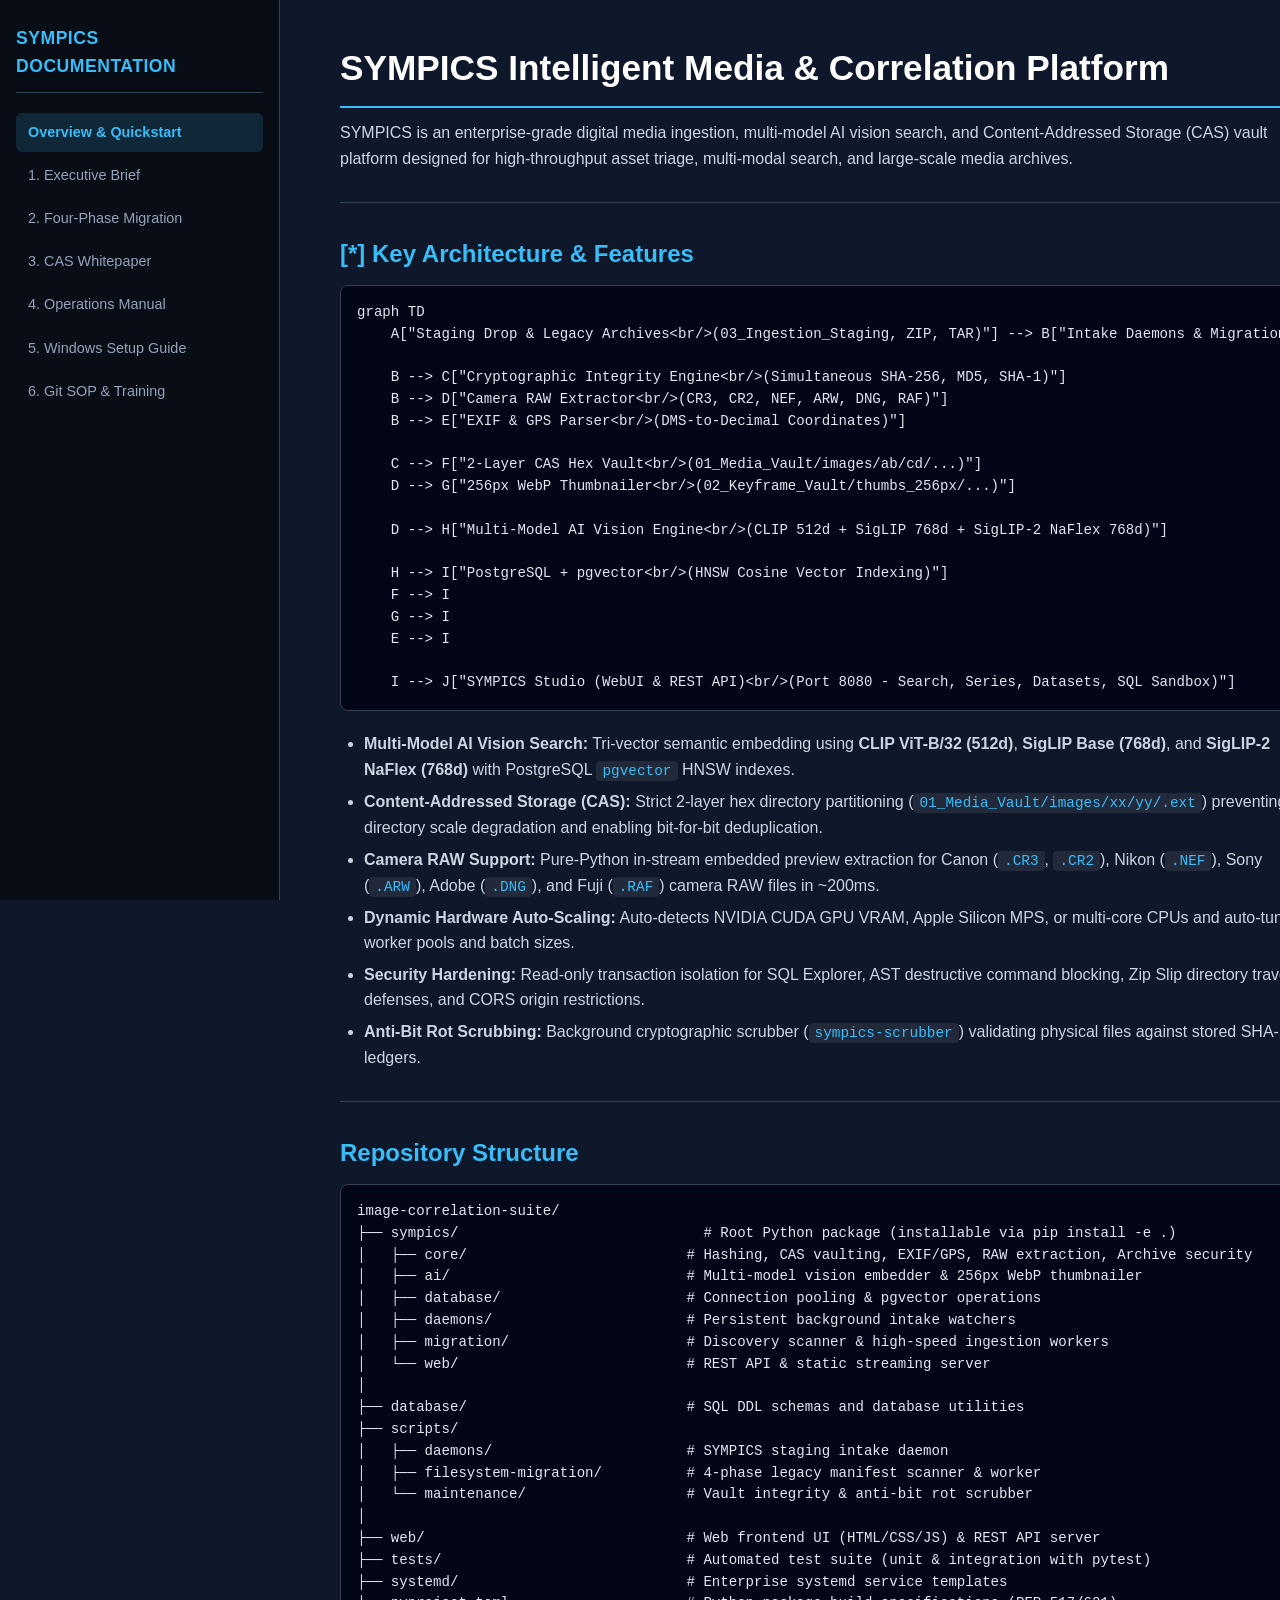
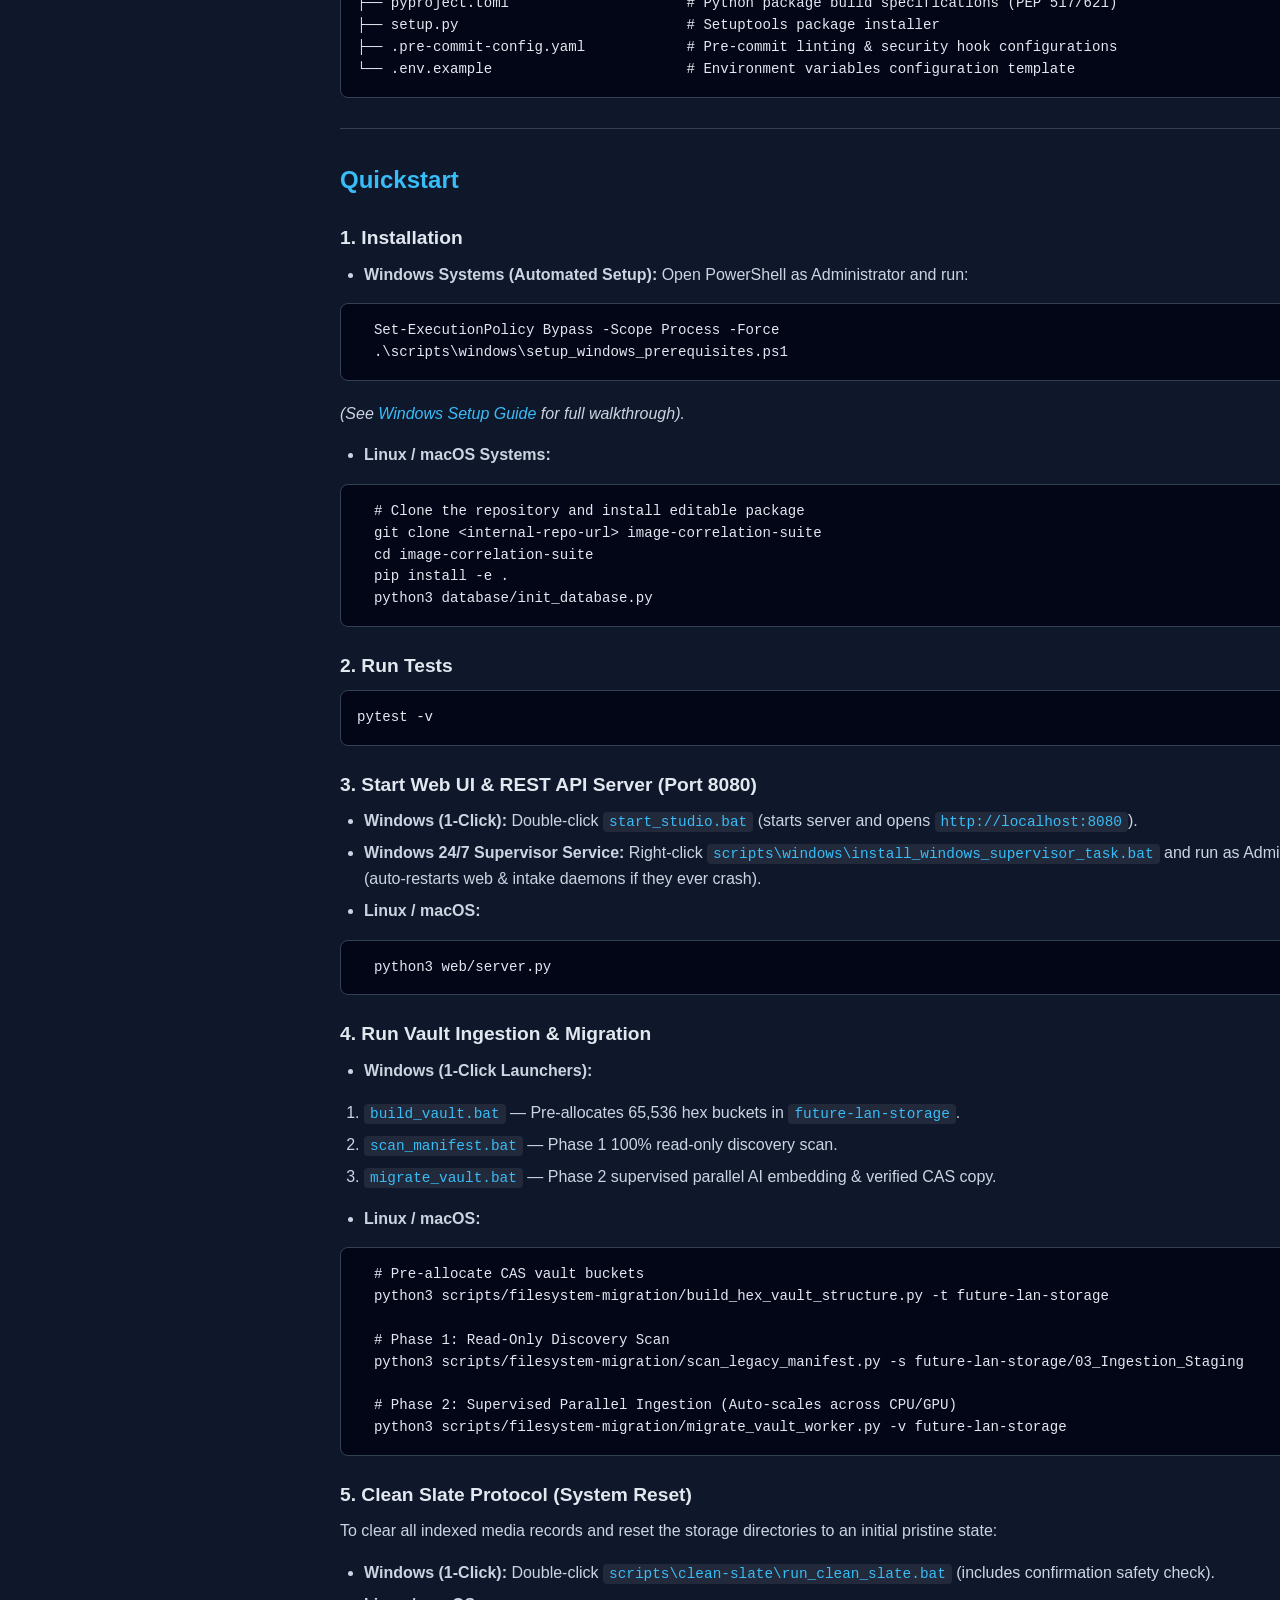
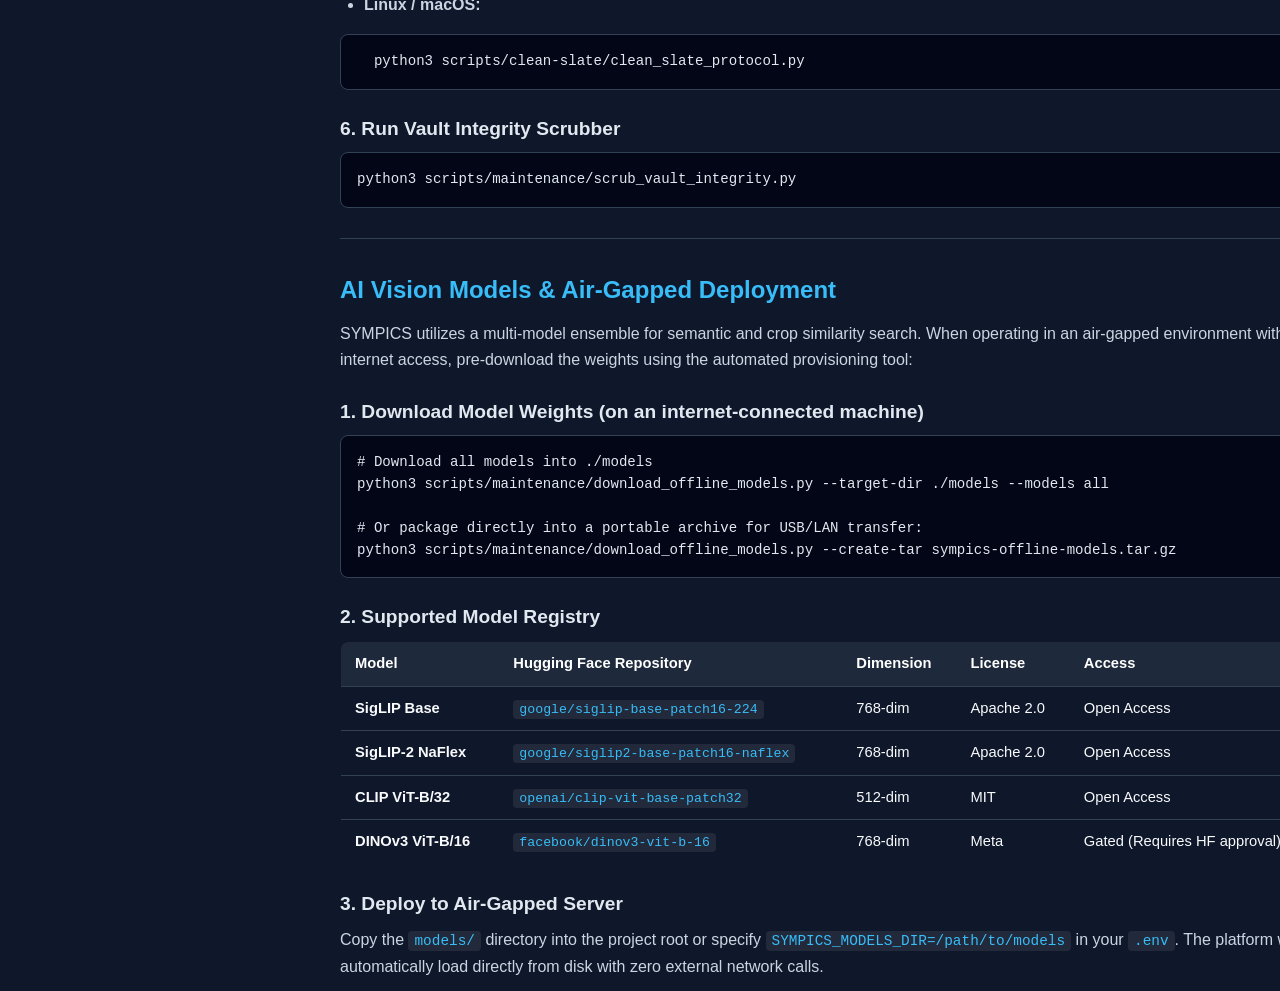
==== image-correlation-suite/docs/html/index.html @ 735bb5c6 "refactor: isolate Image Correlation Suite inside dedicated image-correlation-suite subdirectory" ====
<!DOCTYPE html>
<html lang="en">
<head>
    <meta charset="UTF-8">
    <meta name="viewport" content="width=device-width, initial-scale=1.0">
    <title>SYMPICS Documentation - Overview & Quickstart</title>
    <style>

:root {
    --bg: #0f172a;
    --card-bg: #1e293b;
    --text-primary: #f8fafc;
    --text-secondary: #94a3b8;
    --border: #334155;
    --accent: #38bdf8;
    --accent-hover: #0284c7;
    --code-bg: #020617;
    --code-border: #1e293b;
    --table-header: #1e293b;
    --table-stripe: #0f172a;
}

* { box-sizing: border-box; margin: 0; padding: 0; }

body {
    font-family: -apple-system, BlinkMacSystemFont, "Segoe UI", Roboto, Helvetica, Arial, sans-serif;
    background: var(--bg);
    color: var(--text-primary);
    line-height: 1.6;
    padding: 0;
}

.layout {
    display: flex;
    min-height: 100vh;
}

.sidebar {
    width: 280px;
    background: #090d16;
    border-right: 1px solid var(--border);
    padding: 24px 16px;
    position: fixed;
    height: 100vh;
    overflow-y: auto;
}

.sidebar-title {
    font-size: 1.1rem;
    font-weight: 700;
    color: var(--accent);
    margin-bottom: 20px;
    padding-bottom: 12px;
    border-bottom: 1px solid var(--border);
    letter-spacing: 0.5px;
}

.nav-item {
    display: block;
    padding: 8px 12px;
    color: var(--text-secondary);
    text-decoration: none;
    border-radius: 6px;
    font-size: 0.9rem;
    margin-bottom: 4px;
    transition: all 0.15s;
}

.nav-item:hover {
    background: var(--card-bg);
    color: var(--text-primary);
}

.nav-item.active {
    background: rgba(56, 189, 248, 0.15);
    color: var(--accent);
    font-weight: 600;
}

.content-wrapper {
    margin-left: 280px;
    flex: 1;
    padding: 40px 60px;
    max-width: 1100px;
}

h1 { font-size: 2.2rem; font-weight: 800; color: #fff; margin-bottom: 12px; border-bottom: 2px solid var(--accent); padding-bottom: 10px; }
h2 { font-size: 1.5rem; font-weight: 700; color: var(--accent); margin-top: 32px; margin-bottom: 12px; }
h3 { font-size: 1.2rem; font-weight: 600; color: #e2e8f0; margin-top: 24px; margin-bottom: 8px; }
h4 { font-size: 1.05rem; font-weight: 600; color: #cbd5e1; margin-top: 18px; margin-bottom: 6px; }

p { margin-bottom: 16px; color: #cbd5e1; }
ul, ol { margin-bottom: 16px; padding-left: 24px; color: #cbd5e1; }
li { margin-bottom: 6px; }

a { color: var(--accent); text-decoration: none; }
a:hover { text-decoration: underline; }

hr { border: 0; border-top: 1px solid var(--border); margin: 30px 0; }

code {
    font-family: "JetBrains Mono", Consolas, Monaco, "Courier New", monospace;
    background: rgba(255, 255, 255, 0.08);
    padding: 2px 6px;
    border-radius: 4px;
    font-size: 0.9em;
    color: #38bdf8;
}

pre {
    background: var(--code-bg);
    border: 1px solid var(--border);
    border-radius: 8px;
    padding: 16px;
    overflow-x: auto;
    margin-bottom: 20px;
}

pre code {
    background: transparent;
    padding: 0;
    color: #e2e8f0;
    font-size: 0.88rem;
    line-height: 1.5;
}

table {
    width: 100%;
    border-collapse: collapse;
    margin-bottom: 24px;
    border-radius: 8px;
    overflow: hidden;
    border: 1px solid var(--border);
}

th, td {
    padding: 10px 14px;
    text-align: left;
    border-bottom: 1px solid var(--border);
    font-size: 0.92rem;
}

th {
    background: var(--table-header);
    color: #fff;
    font-weight: 600;
}

tr:nth-child(even) {
    background: var(--table-stripe);
}

blockquote {
    border-left: 4px solid var(--accent);
    padding: 10px 16px;
    background: rgba(56, 189, 248, 0.05);
    margin-bottom: 16px;
    border-radius: 0 6px 6px 0;
    color: #cbd5e1;
}

.badge {
    display: inline-block;
    padding: 2px 8px;
    border-radius: 12px;
    font-size: 0.75rem;
    font-weight: 600;
    background: rgba(56, 189, 248, 0.2);
    color: var(--accent);
}

@media (max-width: 900px) {
    .sidebar { display: none; }
    .content-wrapper { margin-left: 0; padding: 20px; }
}

    </style>
</head>
<body>
    <div class="layout">
        <nav class="sidebar">
            <div class="sidebar-title">SYMPICS DOCUMENTATION</div>
            <a class="nav-item active" href="index.html">Overview & Quickstart</a>
<a class="nav-item" href="01_executive_brief.html">1. Executive Brief</a>
<a class="nav-item" href="02_migration_architecture.html">2. Four-Phase Migration</a>
<a class="nav-item" href="03_cas_whitepaper.html">3. CAS Whitepaper</a>
<a class="nav-item" href="04_quickstart_guide.html">4. Operations Manual</a>
<a class="nav-item" href="05_windows_setup_guide.html">5. Windows Setup Guide</a>
<a class="nav-item" href="06_git_training.html">6. Git SOP & Training</a>
        </nav>
        <main class="content-wrapper">
            <h1>SYMPICS Intelligent Media & Correlation Platform</h1>
<p>SYMPICS is an enterprise-grade digital media ingestion, multi-model AI vision search, and Content-Addressed Storage (CAS) vault platform designed for high-throughput asset triage, multi-modal search, and large-scale media archives.</p>
<hr>
<h2>[*] Key Architecture & Features</h2>
<pre><code class="language-mermaid">graph TD
    A[&quot;Staging Drop &amp; Legacy Archives&lt;br/&gt;(03_Ingestion_Staging, ZIP, TAR)&quot;] --&gt; B[&quot;Intake Daemons &amp; Migration Workers&lt;br/&gt;(Hardware Auto-Tuned Pool)&quot;]
    
    B --&gt; C[&quot;Cryptographic Integrity Engine&lt;br/&gt;(Simultaneous SHA-256, MD5, SHA-1)&quot;]
    B --&gt; D[&quot;Camera RAW Extractor&lt;br/&gt;(CR3, CR2, NEF, ARW, DNG, RAF)&quot;]
    B --&gt; E[&quot;EXIF &amp; GPS Parser&lt;br/&gt;(DMS-to-Decimal Coordinates)&quot;]
    
    C --&gt; F[&quot;2-Layer CAS Hex Vault&lt;br/&gt;(01_Media_Vault/images/ab/cd/...)&quot;]
    D --&gt; G[&quot;256px WebP Thumbnailer&lt;br/&gt;(02_Keyframe_Vault/thumbs_256px/...)&quot;]
    
    D --&gt; H[&quot;Multi-Model AI Vision Engine&lt;br/&gt;(CLIP 512d + SigLIP 768d + SigLIP-2 NaFlex 768d)&quot;]
    
    H --&gt; I[&quot;PostgreSQL + pgvector&lt;br/&gt;(HNSW Cosine Vector Indexing)&quot;]
    F --&gt; I
    G --&gt; I
    E --&gt; I
    
    I --&gt; J[&quot;SYMPICS Studio (WebUI &amp; REST API)&lt;br/&gt;(Port 8080 - Search, Series, Datasets, SQL Sandbox)&quot;]</code></pre>
<ul>
<li><strong>Multi-Model AI Vision Search:</strong> Tri-vector semantic embedding using <strong>CLIP ViT-B/32 (512d)</strong>, <strong>SigLIP Base (768d)</strong>, and <strong>SigLIP-2 NaFlex (768d)</strong> with PostgreSQL <code>pgvector</code> HNSW indexes.</li>
<li><strong>Content-Addressed Storage (CAS):</strong> Strict 2-layer hex directory partitioning (<code>01_Media_Vault/images/xx/yy/<sha256>.ext</code>) preventing directory scale degradation and enabling bit-for-bit deduplication.</li>
<li><strong>Camera RAW Support:</strong> Pure-Python in-stream embedded preview extraction for Canon (<code>.CR3</code>, <code>.CR2</code>), Nikon (<code>.NEF</code>), Sony (<code>.ARW</code>), Adobe (<code>.DNG</code>), and Fuji (<code>.RAF</code>) camera RAW files in ~200ms.</li>
<li><strong>Dynamic Hardware Auto-Scaling:</strong> Auto-detects NVIDIA CUDA GPU VRAM, Apple Silicon MPS, or multi-core CPUs and auto-tunes worker pools and batch sizes.</li>
<li><strong>Security Hardening:</strong> Read-only transaction isolation for SQL Explorer, AST destructive command blocking, Zip Slip directory traversal defenses, and CORS origin restrictions.</li>
<li><strong>Anti-Bit Rot Scrubbing:</strong> Background cryptographic scrubber (<code>sympics-scrubber</code>) validating physical files against stored SHA-256 ledgers.</li>
</ul>
<hr>
<h2>Repository Structure</h2>
<pre><code class="language-text">image-correlation-suite/
├── sympics/                             # Root Python package (installable via pip install -e .)
│   ├── core/                          # Hashing, CAS vaulting, EXIF/GPS, RAW extraction, Archive security
│   ├── ai/                            # Multi-model vision embedder &amp; 256px WebP thumbnailer
│   ├── database/                      # Connection pooling &amp; pgvector operations
│   ├── daemons/                       # Persistent background intake watchers
│   ├── migration/                     # Discovery scanner &amp; high-speed ingestion workers
│   └── web/                           # REST API &amp; static streaming server
│
├── database/                          # SQL DDL schemas and database utilities
├── scripts/
│   ├── daemons/                       # SYMPICS staging intake daemon
│   ├── filesystem-migration/          # 4-phase legacy manifest scanner &amp; worker
│   └── maintenance/                   # Vault integrity &amp; anti-bit rot scrubber
│
├── web/                               # Web frontend UI (HTML/CSS/JS) &amp; REST API server
├── tests/                             # Automated test suite (unit &amp; integration with pytest)
├── systemd/                           # Enterprise systemd service templates
├── pyproject.toml                     # Python package build specifications (PEP 517/621)
├── setup.py                           # Setuptools package installer
├── .pre-commit-config.yaml            # Pre-commit linting &amp; security hook configurations
└── .env.example                       # Environment variables configuration template</code></pre>
<hr>
<h2>Quickstart</h2>
<h3>1. Installation</h3>
<ul>
<li><strong>Windows Systems (Automated Setup):</strong> Open PowerShell as Administrator and run:</li>
</ul>
<pre><code class="language-powershell">  Set-ExecutionPolicy Bypass -Scope Process -Force
  .\scripts\windows\setup_windows_prerequisites.ps1</code></pre>
<p><em>(See <a href="docs/05_windows_workstation_setup_guide.html">Windows Setup Guide</a> for full walkthrough).</em></p>
<ul>
<li><strong>Linux / macOS Systems:</strong></li>
</ul>
<pre><code class="language-bash">  # Clone the repository and install editable package
  git clone &lt;internal-repo-url&gt; image-correlation-suite
  cd image-correlation-suite
  pip install -e .
  python3 database/init_database.py</code></pre>
<h3>2. Run Tests</h3>
<pre><code class="language-bash">pytest -v</code></pre>
<h3>3. Start Web UI & REST API Server (Port 8080)</h3>
<ul>
<li><strong>Windows (1-Click):</strong> Double-click <code>start_studio.bat</code> (starts server and opens <code>http://localhost:8080</code>).</li>
<li><strong>Windows 24/7 Supervisor Service:</strong> Right-click <code>scripts\windows\install_windows_supervisor_task.bat</code> and run as Admin (auto-restarts web & intake daemons if they ever crash).</li>
<li><strong>Linux / macOS:</strong></li>
</ul>
<pre><code class="language-bash">  python3 web/server.py</code></pre>
<h3>4. Run Vault Ingestion & Migration</h3>
<ul>
<li><strong>Windows (1-Click Launchers):</strong></li>
</ul>
<ol>
<li><code>build_vault.bat</code> — Pre-allocates 65,536 hex buckets in <code>future-lan-storage</code>.</li>
<li><code>scan_manifest.bat</code> — Phase 1 100% read-only discovery scan.</li>
<li><code>migrate_vault.bat</code> — Phase 2 supervised parallel AI embedding & verified CAS copy.</li>
</ol>
<ul>
<li><strong>Linux / macOS:</strong></li>
</ul>
<pre><code class="language-bash">  # Pre-allocate CAS vault buckets
  python3 scripts/filesystem-migration/build_hex_vault_structure.py -t future-lan-storage

  # Phase 1: Read-Only Discovery Scan
  python3 scripts/filesystem-migration/scan_legacy_manifest.py -s future-lan-storage/03_Ingestion_Staging

  # Phase 2: Supervised Parallel Ingestion (Auto-scales across CPU/GPU)
  python3 scripts/filesystem-migration/migrate_vault_worker.py -v future-lan-storage</code></pre>
<h3>5. Clean Slate Protocol (System Reset)</h3>
<p>To clear all indexed media records and reset the storage directories to an initial pristine state:</p>
<ul>
<li><strong>Windows (1-Click):</strong> Double-click <code>scripts\clean-slate\run_clean_slate.bat</code> (includes confirmation safety check).</li>
<li><strong>Linux / macOS:</strong></li>
</ul>
<pre><code class="language-bash">  python3 scripts/clean-slate/clean_slate_protocol.py</code></pre>
<h3>6. Run Vault Integrity Scrubber</h3>
<pre><code class="language-bash">python3 scripts/maintenance/scrub_vault_integrity.py</code></pre>
<hr>
<h2>AI Vision Models & Air-Gapped Deployment</h2>
<p>SYMPICS utilizes a multi-model ensemble for semantic and crop similarity search. When operating in an air-gapped environment without internet access, pre-download the weights using the automated provisioning tool:</p>
<h3>1. Download Model Weights (on an internet-connected machine)</h3>
<pre><code class="language-bash"># Download all models into ./models
python3 scripts/maintenance/download_offline_models.py --target-dir ./models --models all

# Or package directly into a portable archive for USB/LAN transfer:
python3 scripts/maintenance/download_offline_models.py --create-tar sympics-offline-models.tar.gz</code></pre>
<h3>2. Supported Model Registry</h3>
<table>
<thead><tr>
<th>Model</th>
<th>Hugging Face Repository</th>
<th>Dimension</th>
<th>License</th>
<th>Access</th>
</tr></thead>
<tbody>
<tr>
<td><strong>SigLIP Base</strong></td>
<td><a href="https://huggingface.co/google/siglip-base-patch16-224"><code>google/siglip-base-patch16-224</code></a></td>
<td>768-dim</td>
<td>Apache 2.0</td>
<td>Open Access</td>
</tr>
<tr>
<td><strong>SigLIP-2 NaFlex</strong></td>
<td><a href="https://huggingface.co/google/siglip2-base-patch16-naflex"><code>google/siglip2-base-patch16-naflex</code></a></td>
<td>768-dim</td>
<td>Apache 2.0</td>
<td>Open Access</td>
</tr>
<tr>
<td><strong>CLIP ViT-B/32</strong></td>
<td><a href="https://huggingface.co/openai/clip-vit-base-patch32"><code>openai/clip-vit-base-patch32</code></a></td>
<td>512-dim</td>
<td>MIT</td>
<td>Open Access</td>
</tr>
<tr>
<td><strong>DINOv3 ViT-B/16</strong></td>
<td><a href="https://huggingface.co/facebook/dinov3-vit-b-16"><code>facebook/dinov3-vit-b-16</code></a></td>
<td>768-dim</td>
<td>Meta</td>
<td>Gated (Requires HF approval)</td>
</tr>
</tbody>
</table>
<h3>3. Deploy to Air-Gapped Server</h3>
<p>Copy the <code>models/</code> directory into the project root or specify <code>SYMPICS_MODELS_DIR=/path/to/models</code> in your <code>.env</code>. The platform will automatically load directly from disk with zero external network calls.</p>
        </main>
    </div>
</body>
</html>
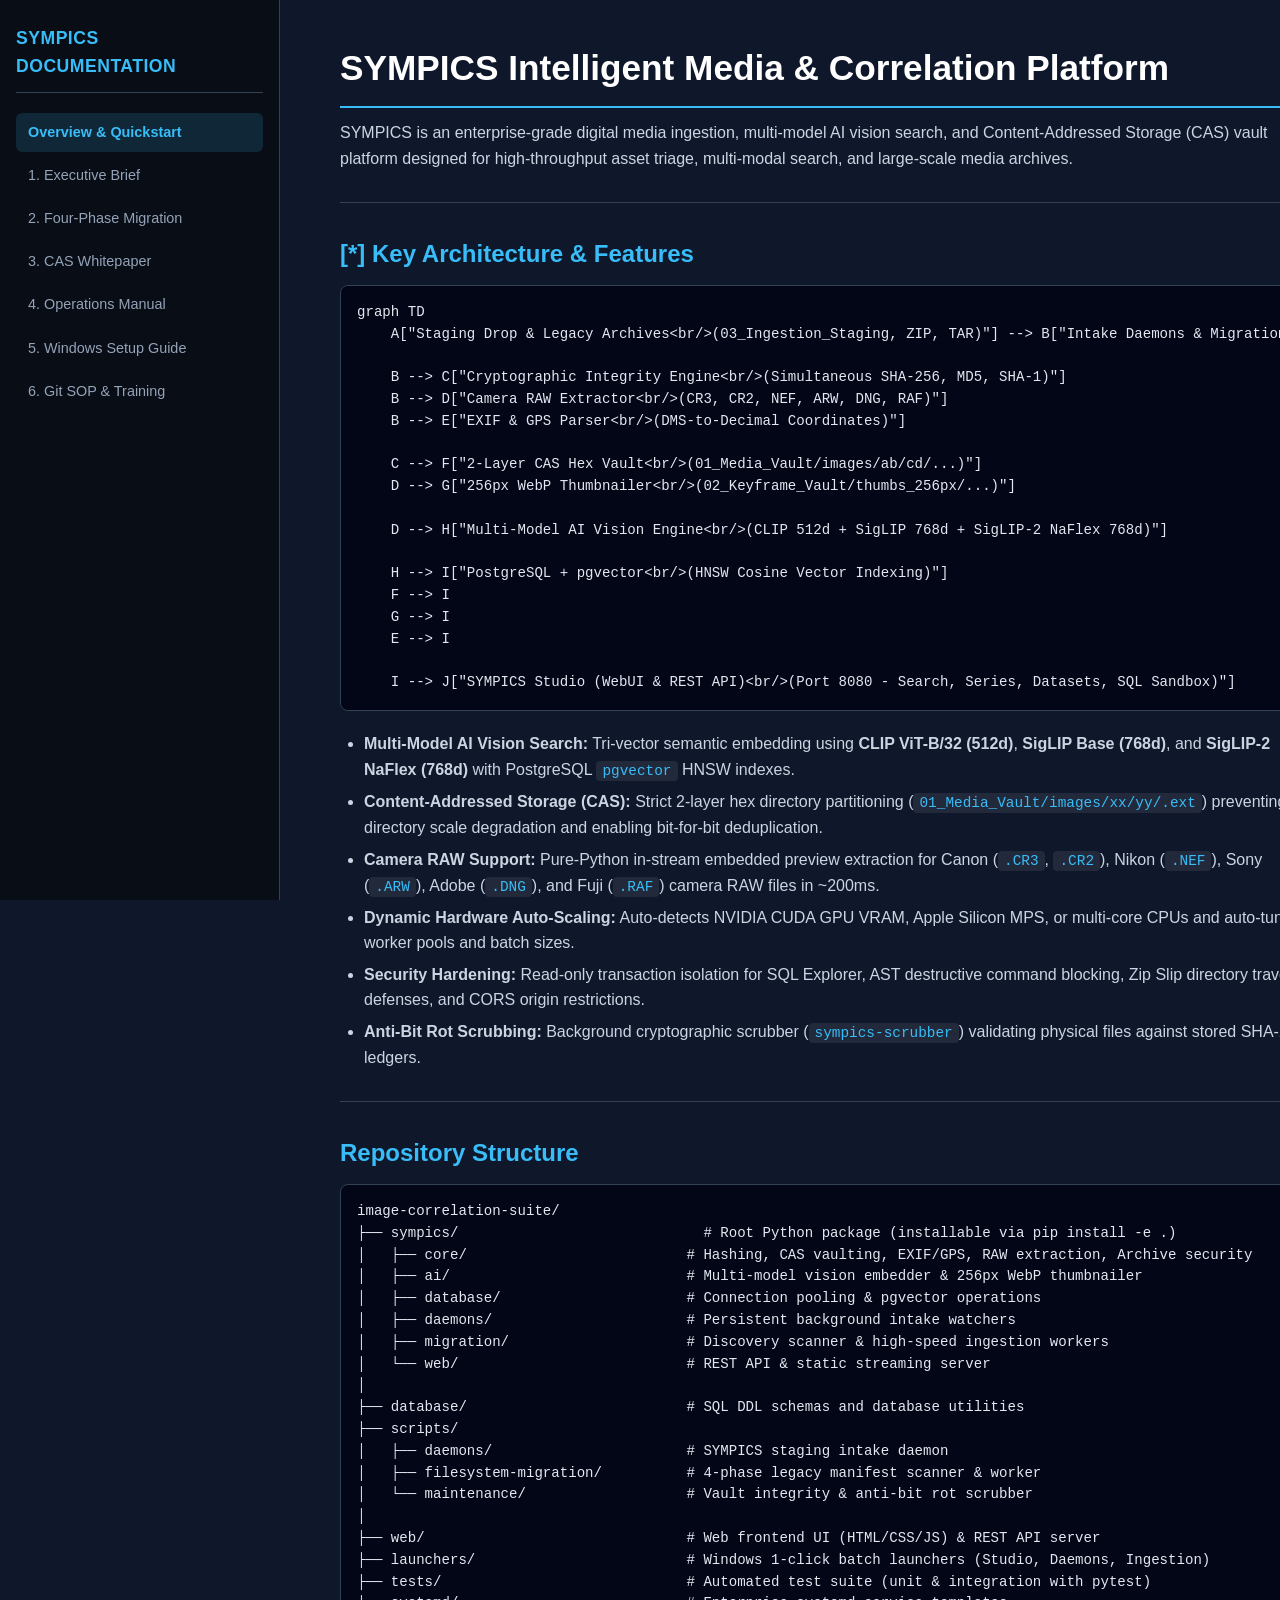
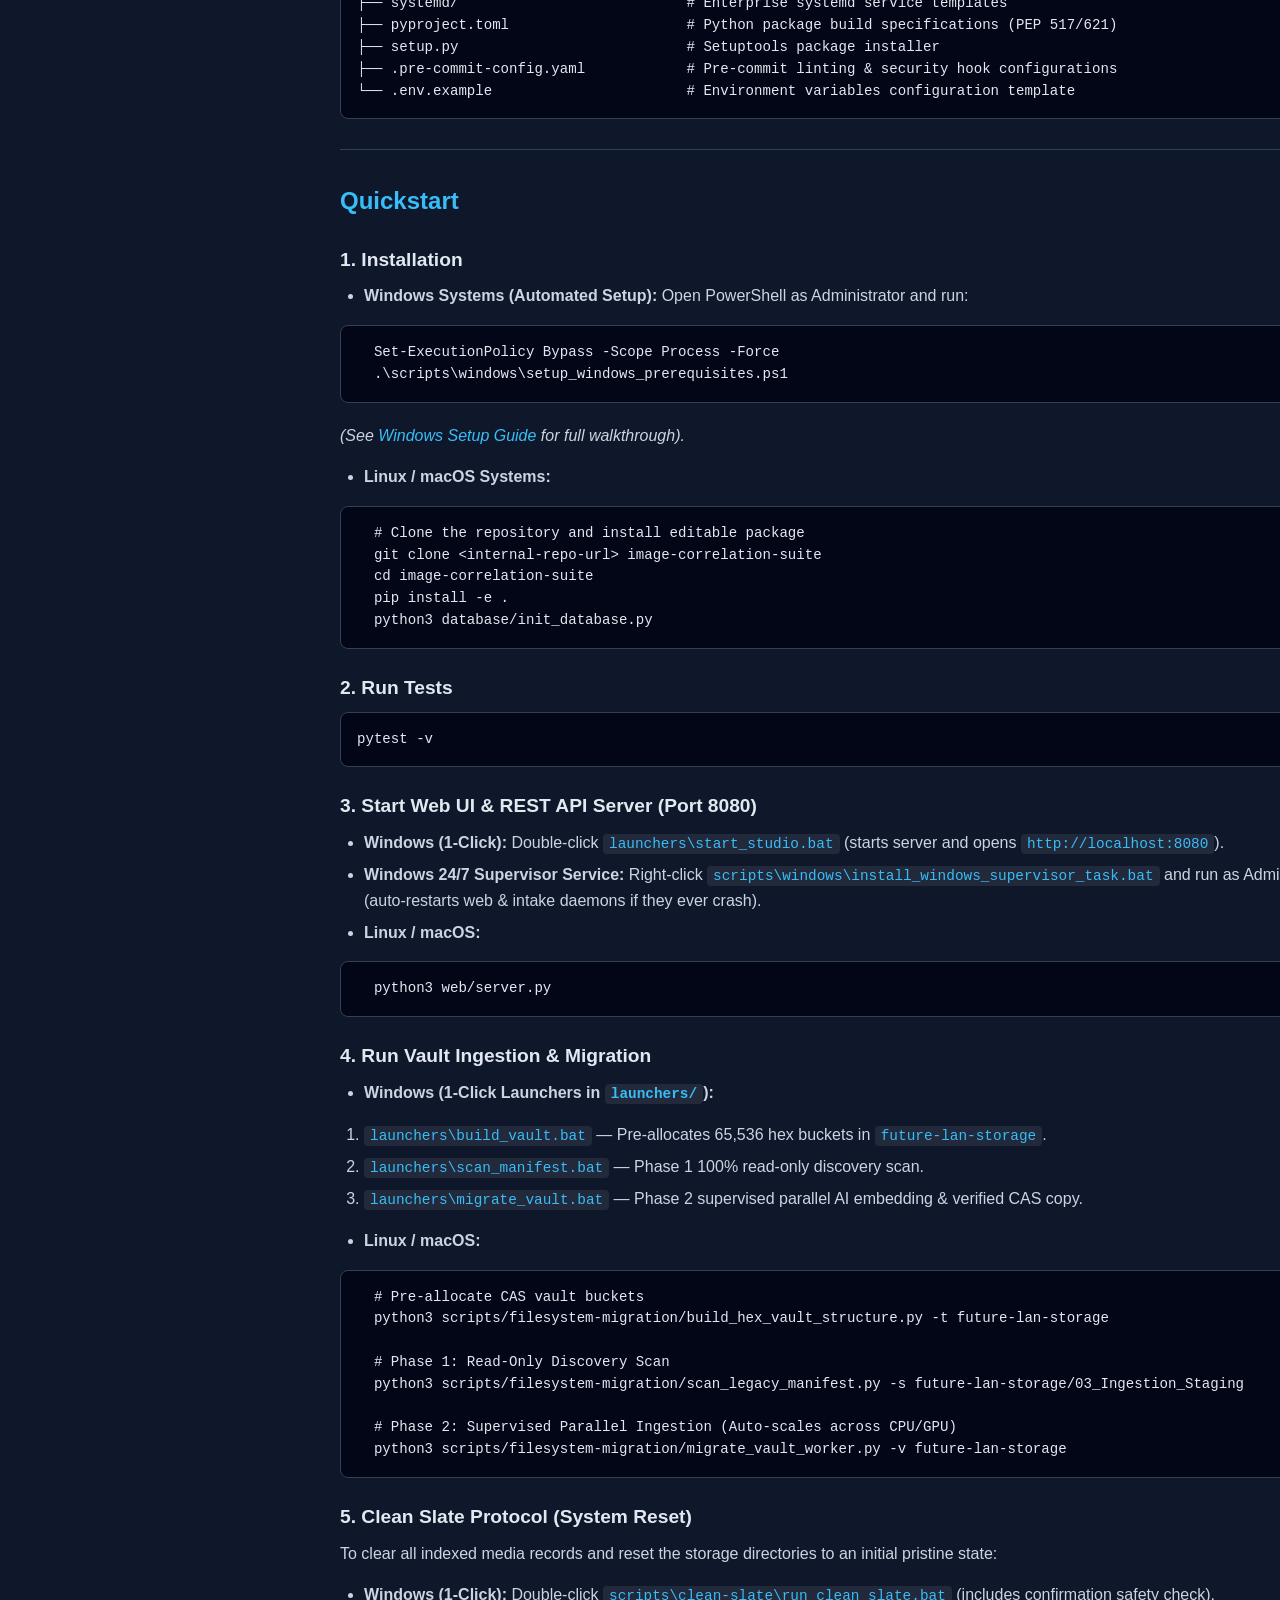
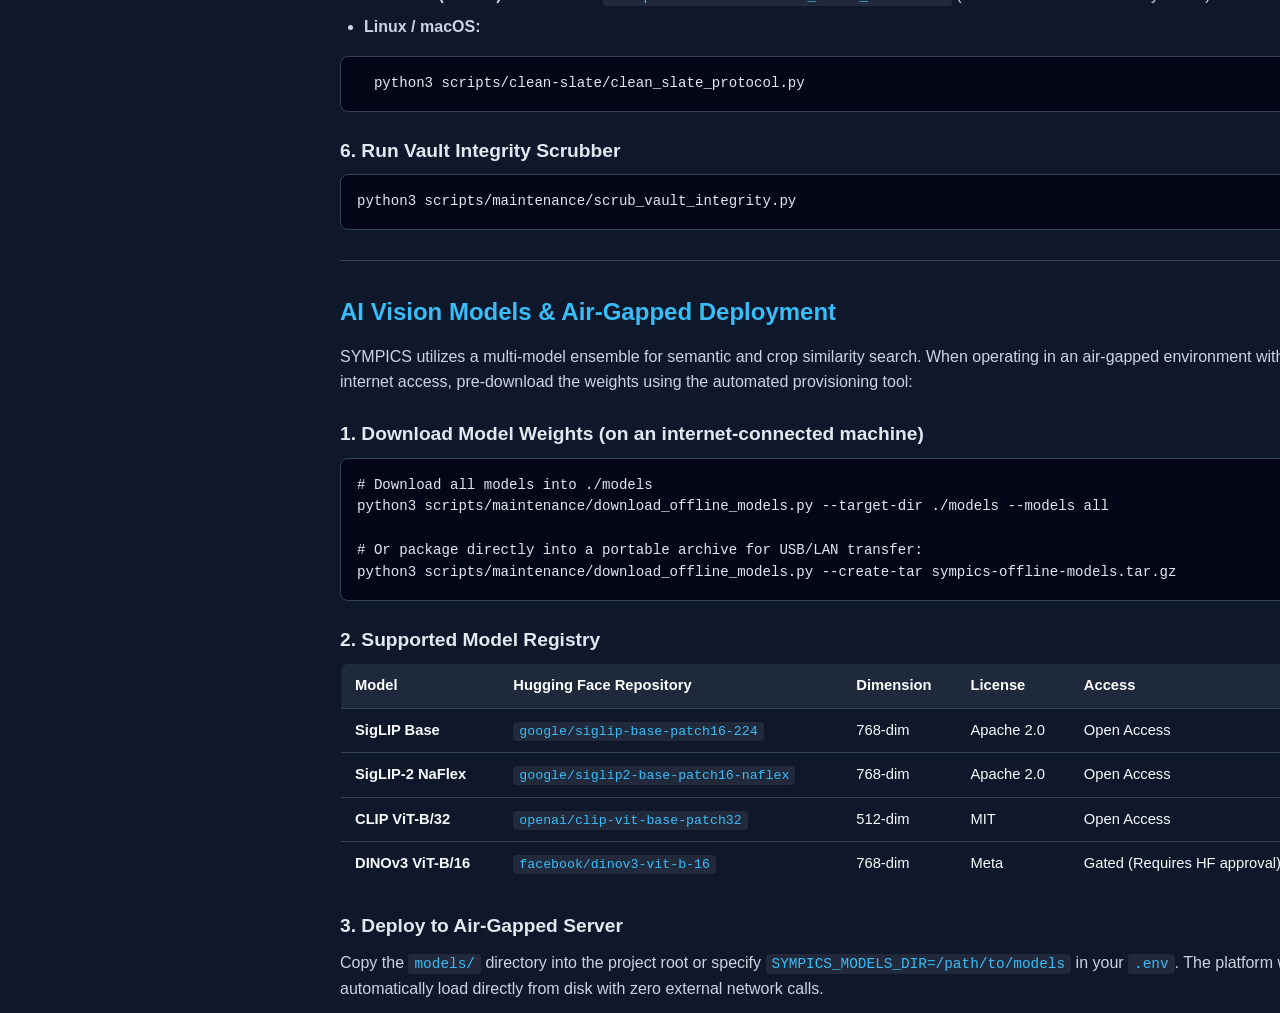
==== commit cfbb8c1b: "refactor: relocate batch launchers to launchers/ directory and scrub sensitive terms" ====
--- a/image-correlation-suite/docs/html/index.html
+++ b/image-correlation-suite/docs/html/index.html
@@ -237,6 +237,7 @@
 │   └── maintenance/                   # Vault integrity &amp; anti-bit rot scrubber
 │
 ├── web/                               # Web frontend UI (HTML/CSS/JS) &amp; REST API server
+├── launchers/                         # Windows 1-click batch launchers (Studio, Daemons, Ingestion)
 ├── tests/                             # Automated test suite (unit &amp; integration with pytest)
 ├── systemd/                           # Enterprise systemd service templates
 ├── pyproject.toml                     # Python package build specifications (PEP 517/621)
@@ -264,19 +265,19 @@
 <pre><code class="language-bash">pytest -v</code></pre>
 <h3>3. Start Web UI & REST API Server (Port 8080)</h3>
 <ul>
-<li><strong>Windows (1-Click):</strong> Double-click <code>start_studio.bat</code> (starts server and opens <code>http://localhost:8080</code>).</li>
+<li><strong>Windows (1-Click):</strong> Double-click <code>launchers\start_studio.bat</code> (starts server and opens <code>http://localhost:8080</code>).</li>
 <li><strong>Windows 24/7 Supervisor Service:</strong> Right-click <code>scripts\windows\install_windows_supervisor_task.bat</code> and run as Admin (auto-restarts web & intake daemons if they ever crash).</li>
 <li><strong>Linux / macOS:</strong></li>
 </ul>
 <pre><code class="language-bash">  python3 web/server.py</code></pre>
 <h3>4. Run Vault Ingestion & Migration</h3>
 <ul>
-<li><strong>Windows (1-Click Launchers):</strong></li>
+<li><strong>Windows (1-Click Launchers in <code>launchers/</code>):</strong></li>
 </ul>
 <ol>
-<li><code>build_vault.bat</code> — Pre-allocates 65,536 hex buckets in <code>future-lan-storage</code>.</li>
-<li><code>scan_manifest.bat</code> — Phase 1 100% read-only discovery scan.</li>
-<li><code>migrate_vault.bat</code> — Phase 2 supervised parallel AI embedding & verified CAS copy.</li>
+<li><code>launchers\build_vault.bat</code> — Pre-allocates 65,536 hex buckets in <code>future-lan-storage</code>.</li>
+<li><code>launchers\scan_manifest.bat</code> — Phase 1 100% read-only discovery scan.</li>
+<li><code>launchers\migrate_vault.bat</code> — Phase 2 supervised parallel AI embedding & verified CAS copy.</li>
 </ol>
 <ul>
 <li><strong>Linux / macOS:</strong></li>
